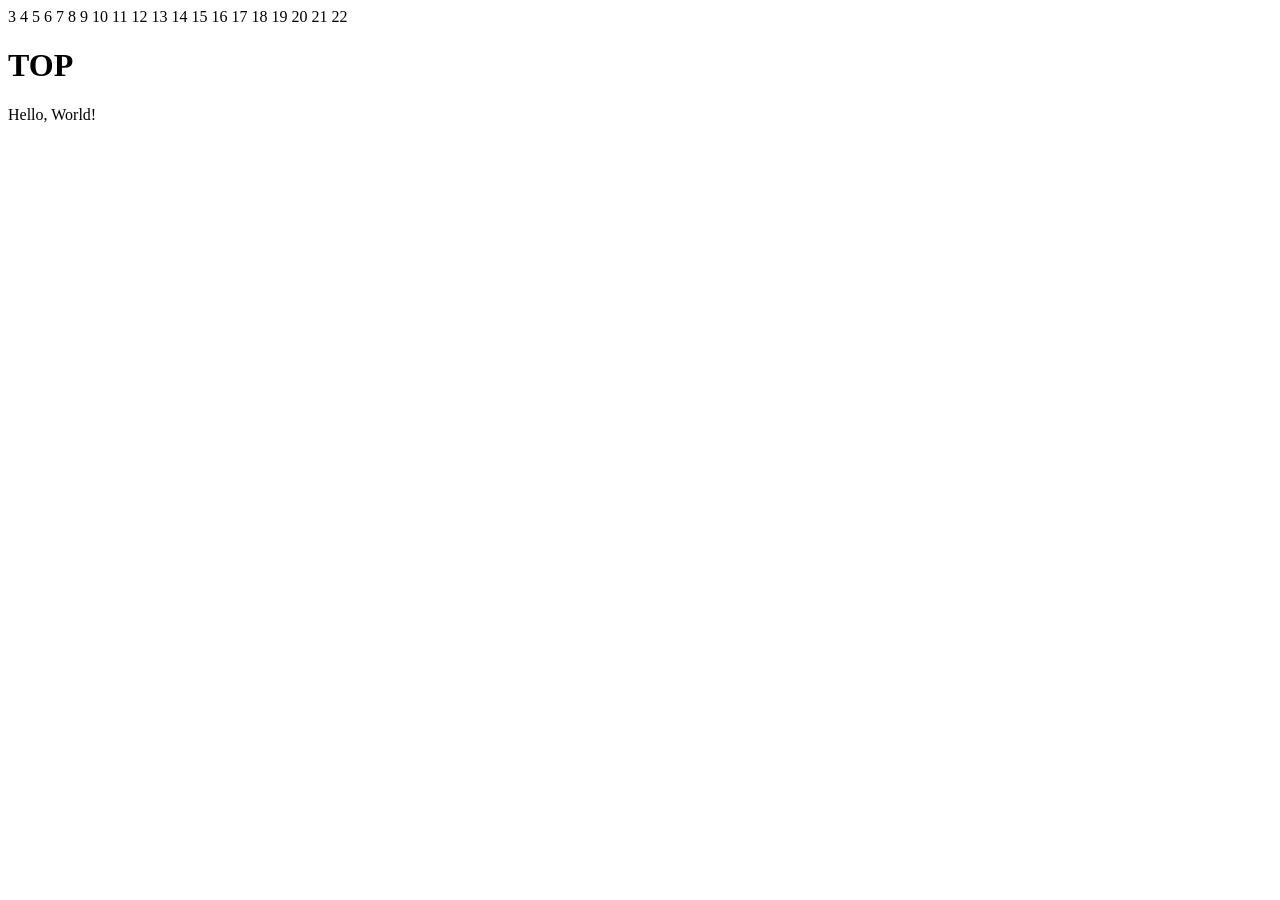
==== index.html @ dac9de92 "make index.html" ====
3
4
5
6
7
8
9
10
11
12
13
14
15
16
17
18
19
20
21
22
<!DOCTYPE html>
<html>
<head>
<meta http-equiv="X-UA-Compatible" content="IE=edge">
<title>ryo415</title>
<meta charset="utf-8">
<meta name="description" content="">
<meta name="author" content="">
<meta name="viewport" content="width=device-width, initial-scale=1">
<link rel="stylesheet" href="">
<link rel="shortcut icon" href="">
</head>
<body>
<h1>TOP</h1>
<p>Hello, World!</p>
</body>
</html>
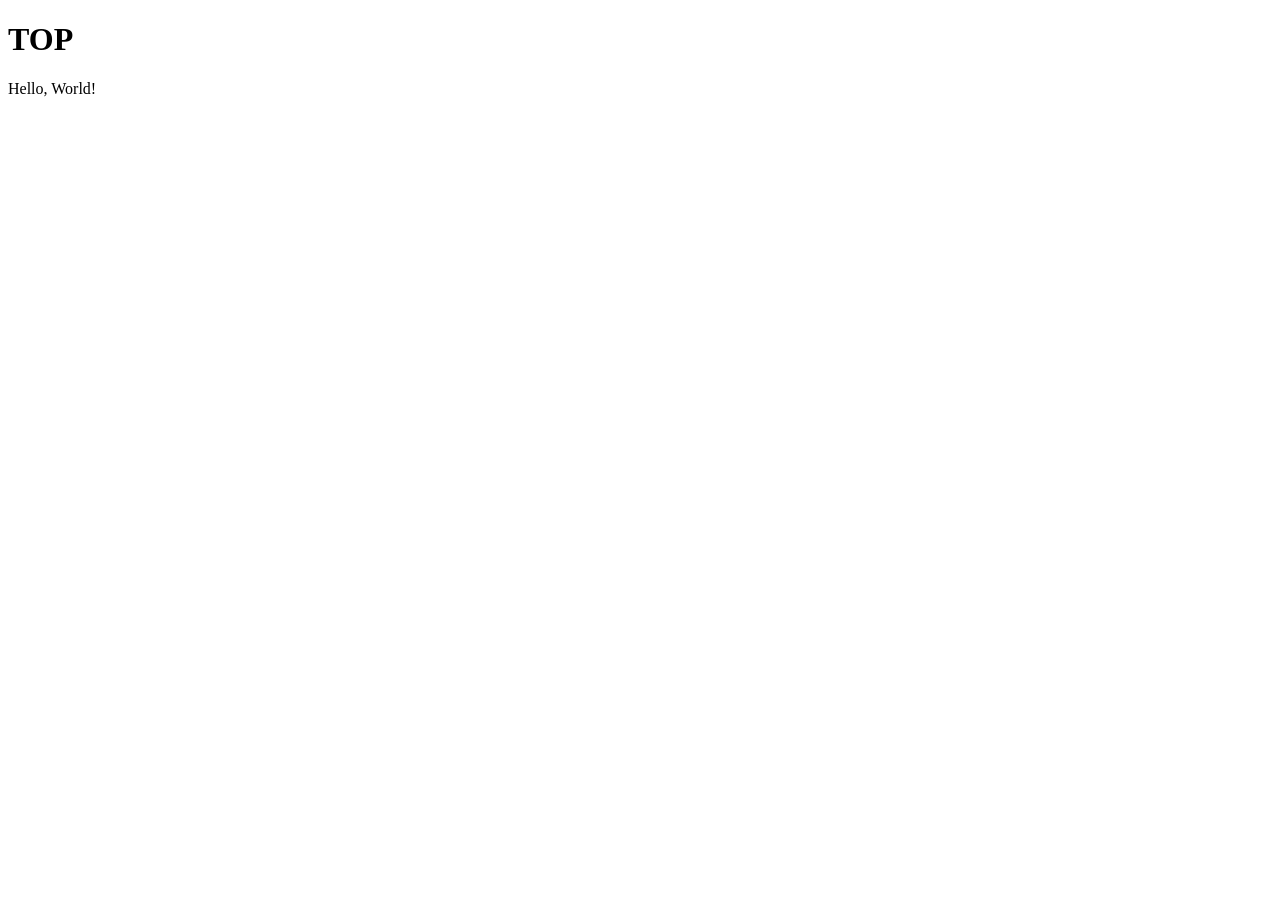
==== commit 9f7fc1ae: "bug fix" ====
--- a/index.html
+++ b/index.html
@@ -1,24 +1,3 @@
-
-3
-4
-5
-6
-7
-8
-9
-10
-11
-12
-13
-14
-15
-16
-17
-18
-19
-20
-21
-22
 <!DOCTYPE html>
 <html>
 <head>
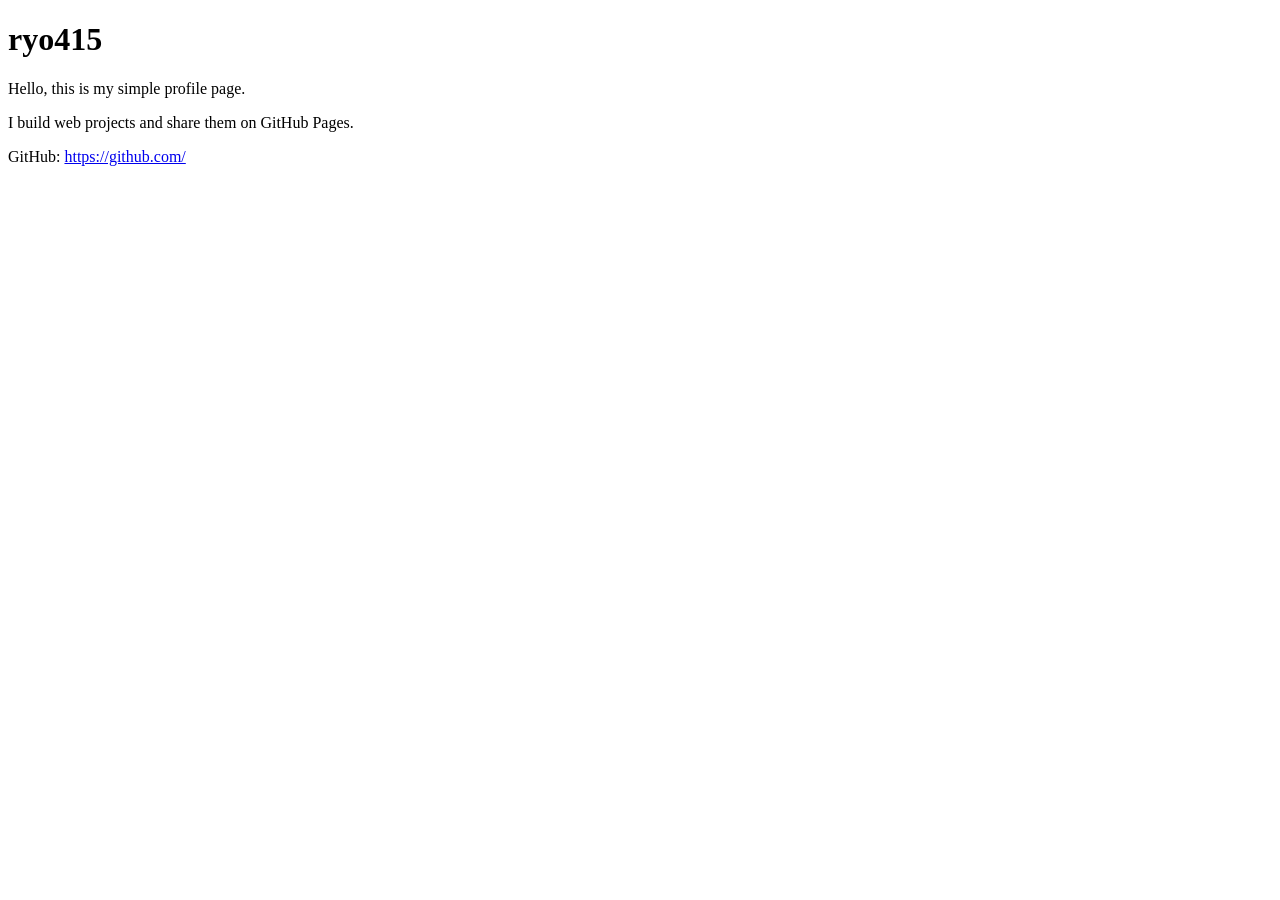
==== commit 6e5e3f56: "Update index.html" ====
--- a/index.html
+++ b/index.html
@@ -1,17 +1,19 @@
 <!DOCTYPE html>
-<html>
+<html lang="en">
 <head>
-<meta http-equiv="X-UA-Compatible" content="IE=edge">
+<meta charset="utf-8">
+<meta name="viewport" content="width=device-width, initial-scale=1">
 <title>ryo415</title>
-<meta charset="utf-8">
-<meta name="description" content="">
-<meta name="author" content="">
-<meta name="viewport" content="width=device-width, initial-scale=1">
-<link rel="stylesheet" href="">
-<link rel="shortcut icon" href="">
+<meta name="description" content="Simple profile page">
+<meta name="author" content="ryo415">
 </head>
 <body>
-<h1>TOP</h1>
-<p>Hello, World!</p>
+  <h1>ryo415</h1>
+  <p>Hello, this is my simple profile page.</p>
+  <p>I build web projects and share them on GitHub Pages.</p>
+  <p>
+    GitHub:
+    <a href="https://github.com/" target="_blank" rel="noopener noreferrer">https://github.com/</a>
+  </p>
 </body>
 </html>
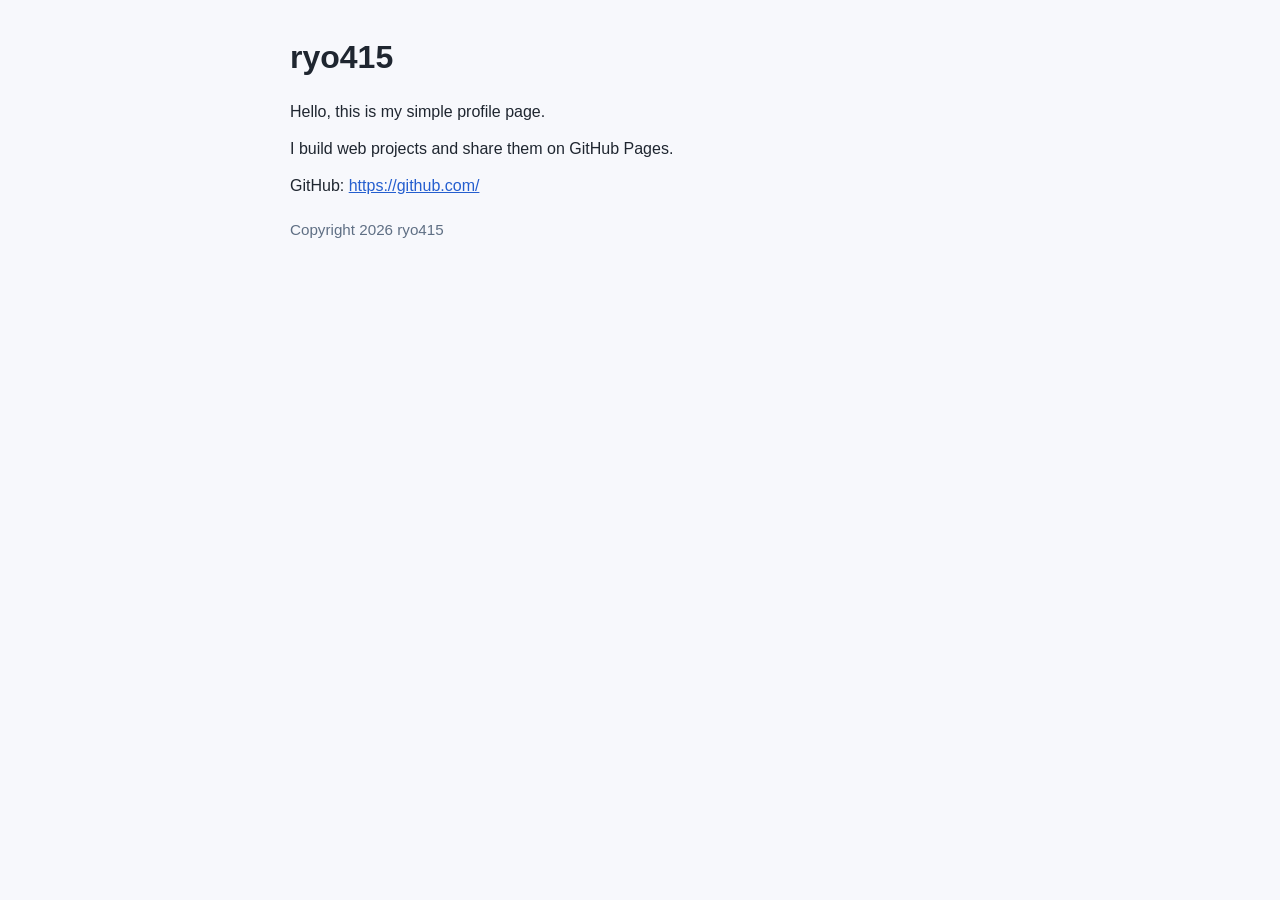
==== commit 20e2c074: "Refactor pages" ====
--- a/index.html
+++ b/index.html
@@ -6,14 +6,19 @@
 <title>ryo415</title>
 <meta name="description" content="Simple profile page">
 <meta name="author" content="ryo415">
+<link rel="stylesheet" href="style.css">
 </head>
 <body>
-  <h1>ryo415</h1>
-  <p>Hello, this is my simple profile page.</p>
-  <p>I build web projects and share them on GitHub Pages.</p>
-  <p>
-    GitHub:
-    <a href="https://github.com/" target="_blank" rel="noopener noreferrer">https://github.com/</a>
-  </p>
+  <main class="container">
+    <h1>ryo415</h1>
+    <p>Hello, this is my simple profile page.</p>
+    <p>I build web projects and share them on GitHub Pages.</p>
+    <p>
+      GitHub:
+      <a href="https://github.com/" target="_blank" rel="noopener noreferrer">https://github.com/</a>
+    </p>
+    <p class="muted">Copyright <span id="year"></span> ryo415</p>
+  </main>
+  <script src="script.js"></script>
 </body>
 </html>
--- a/style.css
+++ b/style.css
@@ -0,0 +1,47 @@
+:root {
+  --bg: #f7f8fc;
+  --text: #1f2630;
+  --muted: #5f6f84;
+  --link: #245ecf;
+}
+
+* {
+  box-sizing: border-box;
+}
+
+body {
+  margin: 0;
+  padding: 2rem 1rem;
+  font-family: "Trebuchet MS", "Segoe UI", sans-serif;
+  line-height: 1.6;
+  color: var(--text);
+  background: var(--bg);
+}
+
+.container {
+  max-width: 700px;
+  margin: 0 auto;
+}
+
+h1 {
+  margin: 0 0 1rem;
+  font-size: 2rem;
+}
+
+p {
+  margin: 0.7rem 0;
+}
+
+a {
+  color: var(--link);
+}
+
+a:hover {
+  text-decoration: none;
+}
+
+.muted {
+  margin-top: 1.25rem;
+  color: var(--muted);
+  font-size: 0.95rem;
+}
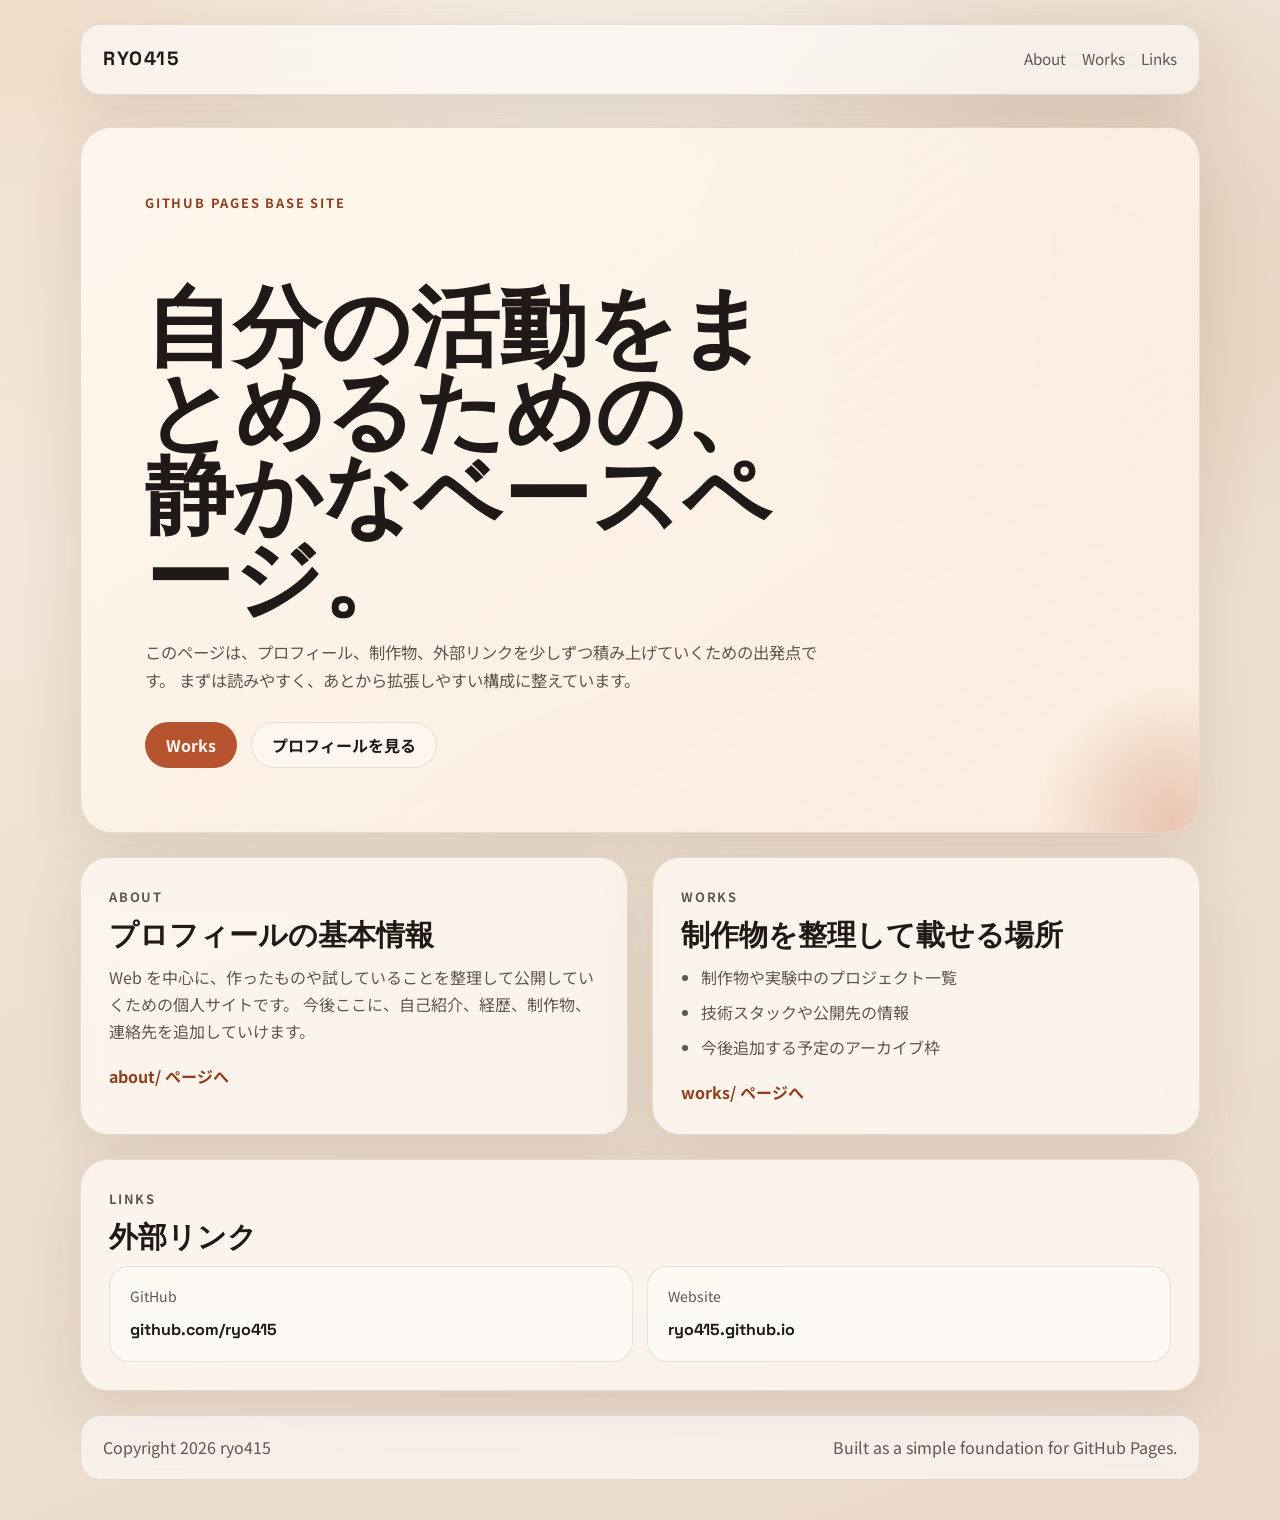
==== commit 48dc2ed2: "Update" ====
--- a/index.html
+++ b/index.html
@@ -1,24 +1,91 @@
 <!DOCTYPE html>
-<html lang="en">
+<html lang="ja">
 <head>
-<meta charset="utf-8">
-<meta name="viewport" content="width=device-width, initial-scale=1">
-<title>ryo415</title>
-<meta name="description" content="Simple profile page">
-<meta name="author" content="ryo415">
-<link rel="stylesheet" href="style.css">
+  <meta charset="utf-8">
+  <meta name="viewport" content="width=device-width, initial-scale=1">
+  <title>ryo415 | Portfolio</title>
+  <meta name="description" content="ryo415 の GitHub Pages 用ポートフォリオサイト">
+  <meta name="author" content="ryo415">
+  <meta name="theme-color" content="#efe2d2">
+  <link rel="preconnect" href="https://fonts.googleapis.com">
+  <link rel="preconnect" href="https://fonts.gstatic.com" crossorigin>
+  <link href="https://fonts.googleapis.com/css2?family=Space+Grotesk:wght@400;500;700&family=Noto+Sans+JP:wght@400;500;700&display=swap" rel="stylesheet">
+  <link rel="stylesheet" href="assets/css/style.css">
 </head>
 <body>
-  <main class="container">
-    <h1>ryo415</h1>
-    <p>Hello, this is my simple profile page.</p>
-    <p>I build web projects and share them on GitHub Pages.</p>
-    <p>
-      GitHub:
-      <a href="https://github.com/" target="_blank" rel="noopener noreferrer">https://github.com/</a>
-    </p>
-    <p class="muted">Copyright <span id="year"></span> ryo415</p>
-  </main>
-  <script src="script.js"></script>
+  <div class="page-shell">
+    <header class="site-header">
+      <a class="brand" href="#top">ryo415</a>
+      <nav class="site-nav" aria-label="Primary">
+        <a href="about/">About</a>
+        <a href="works/">Works</a>
+        <a href="#links">Links</a>
+      </nav>
+    </header>
+
+    <main id="top">
+      <section class="hero">
+        <p class="eyebrow">GitHub Pages Base Site</p>
+        <h1>自分の活動をまとめるための、静かなベースページ。</h1>
+        <p class="hero-copy">
+          このページは、プロフィール、制作物、外部リンクを少しずつ積み上げていくための出発点です。
+          まずは読みやすく、あとから拡張しやすい構成に整えています。
+        </p>
+        <div class="hero-actions">
+          <a class="button primary" href="works/">Works</a>
+          <a class="button secondary" href="about/">プロフィールを見る</a>
+        </div>
+      </section>
+
+      <section class="content-grid">
+        <article class="panel intro-panel" id="about">
+          <p class="section-label">About</p>
+          <h2>プロフィールの基本情報</h2>
+          <p>
+            Web を中心に、作ったものや試していることを整理して公開していくための個人サイトです。
+            今後ここに、自己紹介、経歴、制作物、連絡先を追加していけます。
+          </p>
+          <p class="panel-link">
+            <a href="about/">about/ ページへ</a>
+          </p>
+        </article>
+
+        <article class="panel" id="focus">
+          <p class="section-label">Works</p>
+          <h2>制作物を整理して載せる場所</h2>
+          <ul class="feature-list">
+            <li>制作物や実験中のプロジェクト一覧</li>
+            <li>技術スタックや公開先の情報</li>
+            <li>今後追加する予定のアーカイブ枠</li>
+          </ul>
+          <p class="panel-link">
+            <a href="works/">works/ ページへ</a>
+          </p>
+        </article>
+
+        <article class="panel wide-panel" id="links">
+          <p class="section-label">Links</p>
+          <h2>外部リンク</h2>
+          <div class="link-list">
+            <a href="https://github.com/ryo415" target="_blank" rel="noopener noreferrer">
+              <span>GitHub</span>
+              <strong>github.com/ryo415</strong>
+            </a>
+            <a href="https://ryo415.github.io" target="_blank" rel="noopener noreferrer">
+              <span>Website</span>
+              <strong>ryo415.github.io</strong>
+            </a>
+          </div>
+        </article>
+      </section>
+    </main>
+
+    <footer class="site-footer">
+      <p>Copyright <span id="year"></span> ryo415</p>
+      <p>Built as a simple foundation for GitHub Pages.</p>
+    </footer>
+  </div>
+
+  <script src="assets/js/main.js"></script>
 </body>
 </html>
--- a/assets/css/style.css
+++ b/assets/css/style.css
@@ -0,0 +1,303 @@
+:root {
+  --bg: #f4ede4;
+  --bg-soft: rgba(255, 255, 255, 0.58);
+  --surface: rgba(255, 250, 244, 0.78);
+  --surface-strong: rgba(255, 247, 238, 0.94);
+  --line: rgba(68, 44, 24, 0.12);
+  --text: #1f1a17;
+  --muted: #61564d;
+  --accent: #b6542f;
+  --accent-strong: #8f3f1d;
+  --shadow: 0 20px 60px rgba(92, 61, 34, 0.12);
+}
+
+* {
+  box-sizing: border-box;
+}
+
+html {
+  scroll-behavior: smooth;
+}
+
+body {
+  margin: 0;
+  min-height: 100vh;
+  font-family: "Noto Sans JP", sans-serif;
+  line-height: 1.7;
+  color: var(--text);
+  background:
+    radial-gradient(circle at top left, rgba(216, 145, 76, 0.18), transparent 28%),
+    radial-gradient(circle at 85% 15%, rgba(165, 92, 58, 0.18), transparent 24%),
+    linear-gradient(160deg, #f6efe7 0%, #efe2d2 42%, #ead9cb 100%);
+}
+
+a {
+  color: inherit;
+  text-decoration: none;
+}
+
+p,
+ul {
+  margin: 0;
+}
+
+.page-shell {
+  width: min(1120px, calc(100% - 32px));
+  margin: 0 auto;
+  padding: 24px 0 40px;
+}
+
+.site-header,
+.site-footer,
+.panel,
+.hero {
+  backdrop-filter: blur(14px);
+  -webkit-backdrop-filter: blur(14px);
+}
+
+.site-header {
+  display: flex;
+  justify-content: space-between;
+  align-items: center;
+  gap: 16px;
+  margin-bottom: 32px;
+  padding: 18px 22px;
+  border: 1px solid var(--line);
+  border-radius: 20px;
+  background: var(--bg-soft);
+  box-shadow: var(--shadow);
+}
+
+.brand,
+.hero h1,
+.panel h2 {
+  font-family: "Space Grotesk", sans-serif;
+}
+
+.brand {
+  font-size: 1.2rem;
+  font-weight: 700;
+  letter-spacing: 0.08em;
+  text-transform: uppercase;
+}
+
+.site-nav {
+  display: flex;
+  flex-wrap: wrap;
+  gap: 16px;
+}
+
+.site-nav a {
+  color: var(--muted);
+  font-size: 0.95rem;
+}
+
+.hero {
+  position: relative;
+  overflow: hidden;
+  margin-bottom: 24px;
+  padding: clamp(32px, 6vw, 64px);
+  border: 1px solid var(--line);
+  border-radius: 32px;
+  background: linear-gradient(145deg, var(--surface-strong), rgba(255, 241, 228, 0.72));
+  box-shadow: var(--shadow);
+}
+
+.subpage-hero h1 {
+  max-width: 14ch;
+  font-size: clamp(2.4rem, 6vw, 4.5rem);
+}
+
+.hero::after {
+  content: "";
+  position: absolute;
+  inset: auto -10% -18% auto;
+  width: 280px;
+  aspect-ratio: 1;
+  border-radius: 50%;
+  background: radial-gradient(circle, rgba(182, 84, 47, 0.26), transparent 68%);
+  pointer-events: none;
+}
+
+.eyebrow,
+.section-label {
+  margin-bottom: 12px;
+  color: var(--accent-strong);
+  font-size: 0.8rem;
+  font-weight: 700;
+  letter-spacing: 0.14em;
+  text-transform: uppercase;
+}
+
+.hero h1 {
+  max-width: 12ch;
+  margin-bottom: 18px;
+  font-size: clamp(2.7rem, 7vw, 5.5rem);
+  line-height: 0.95;
+}
+
+.hero-copy {
+  max-width: 680px;
+  color: var(--muted);
+  font-size: 1.02rem;
+}
+
+.hero-actions {
+  display: flex;
+  flex-wrap: wrap;
+  gap: 14px;
+  margin-top: 28px;
+}
+
+.button {
+  display: inline-flex;
+  align-items: center;
+  justify-content: center;
+  min-height: 46px;
+  padding: 0 20px;
+  border-radius: 999px;
+  border: 1px solid transparent;
+  font-weight: 700;
+  transition: transform 180ms ease, background-color 180ms ease, border-color 180ms ease;
+}
+
+.button:hover,
+.button:focus-visible {
+  transform: translateY(-1px);
+}
+
+.button.primary {
+  background: var(--accent);
+  color: #fff8f3;
+}
+
+.button.secondary {
+  border-color: var(--line);
+  background: rgba(255, 255, 255, 0.42);
+}
+
+.content-grid {
+  display: grid;
+  grid-template-columns: repeat(2, minmax(0, 1fr));
+  gap: 24px;
+}
+
+.panel {
+  padding: 28px;
+  border: 1px solid var(--line);
+  border-radius: 28px;
+  background: var(--surface);
+  box-shadow: var(--shadow);
+}
+
+.panel h2 {
+  margin: 0 0 12px;
+  font-size: 1.8rem;
+  line-height: 1.1;
+}
+
+.panel p,
+.feature-list {
+  color: var(--muted);
+}
+
+.panel-link {
+  margin-top: 18px;
+}
+
+.panel-link a {
+  color: var(--accent-strong);
+  font-weight: 700;
+}
+
+.wide-panel {
+  grid-column: 1 / -1;
+}
+
+.feature-list {
+  padding-left: 20px;
+}
+
+.feature-list li + li {
+  margin-top: 8px;
+}
+
+.link-list {
+  display: grid;
+  grid-template-columns: repeat(auto-fit, minmax(220px, 1fr));
+  gap: 14px;
+}
+
+.link-list a {
+  padding: 18px 20px;
+  border: 1px solid var(--line);
+  border-radius: 20px;
+  background: rgba(255, 255, 255, 0.45);
+  transition: transform 180ms ease, border-color 180ms ease;
+}
+
+.link-list a:hover,
+.link-list a:focus-visible {
+  transform: translateY(-2px);
+  border-color: rgba(182, 84, 47, 0.35);
+}
+
+.link-list span {
+  display: block;
+  margin-bottom: 6px;
+  color: var(--muted);
+  font-size: 0.88rem;
+}
+
+.link-list strong {
+  font-family: "Space Grotesk", sans-serif;
+  font-size: 1rem;
+}
+
+.site-footer {
+  display: flex;
+  justify-content: space-between;
+  gap: 16px;
+  margin-top: 24px;
+  padding: 18px 22px;
+  border: 1px solid var(--line);
+  border-radius: 20px;
+  background: var(--bg-soft);
+  color: var(--muted);
+}
+
+.site-nav a[aria-current="page"] {
+  color: var(--text);
+  font-weight: 700;
+}
+
+@media (max-width: 800px) {
+  .site-header,
+  .site-footer {
+    flex-direction: column;
+    align-items: flex-start;
+  }
+
+  .content-grid {
+    grid-template-columns: 1fr;
+  }
+}
+
+@media (max-width: 560px) {
+  .page-shell {
+    width: min(100% - 20px, 1120px);
+    padding-top: 12px;
+  }
+
+  .site-header,
+  .hero,
+  .panel,
+  .site-footer {
+    border-radius: 22px;
+  }
+
+  .hero h1 {
+    max-width: none;
+    font-size: clamp(2.4rem, 15vw, 3.6rem);
+  }
+}
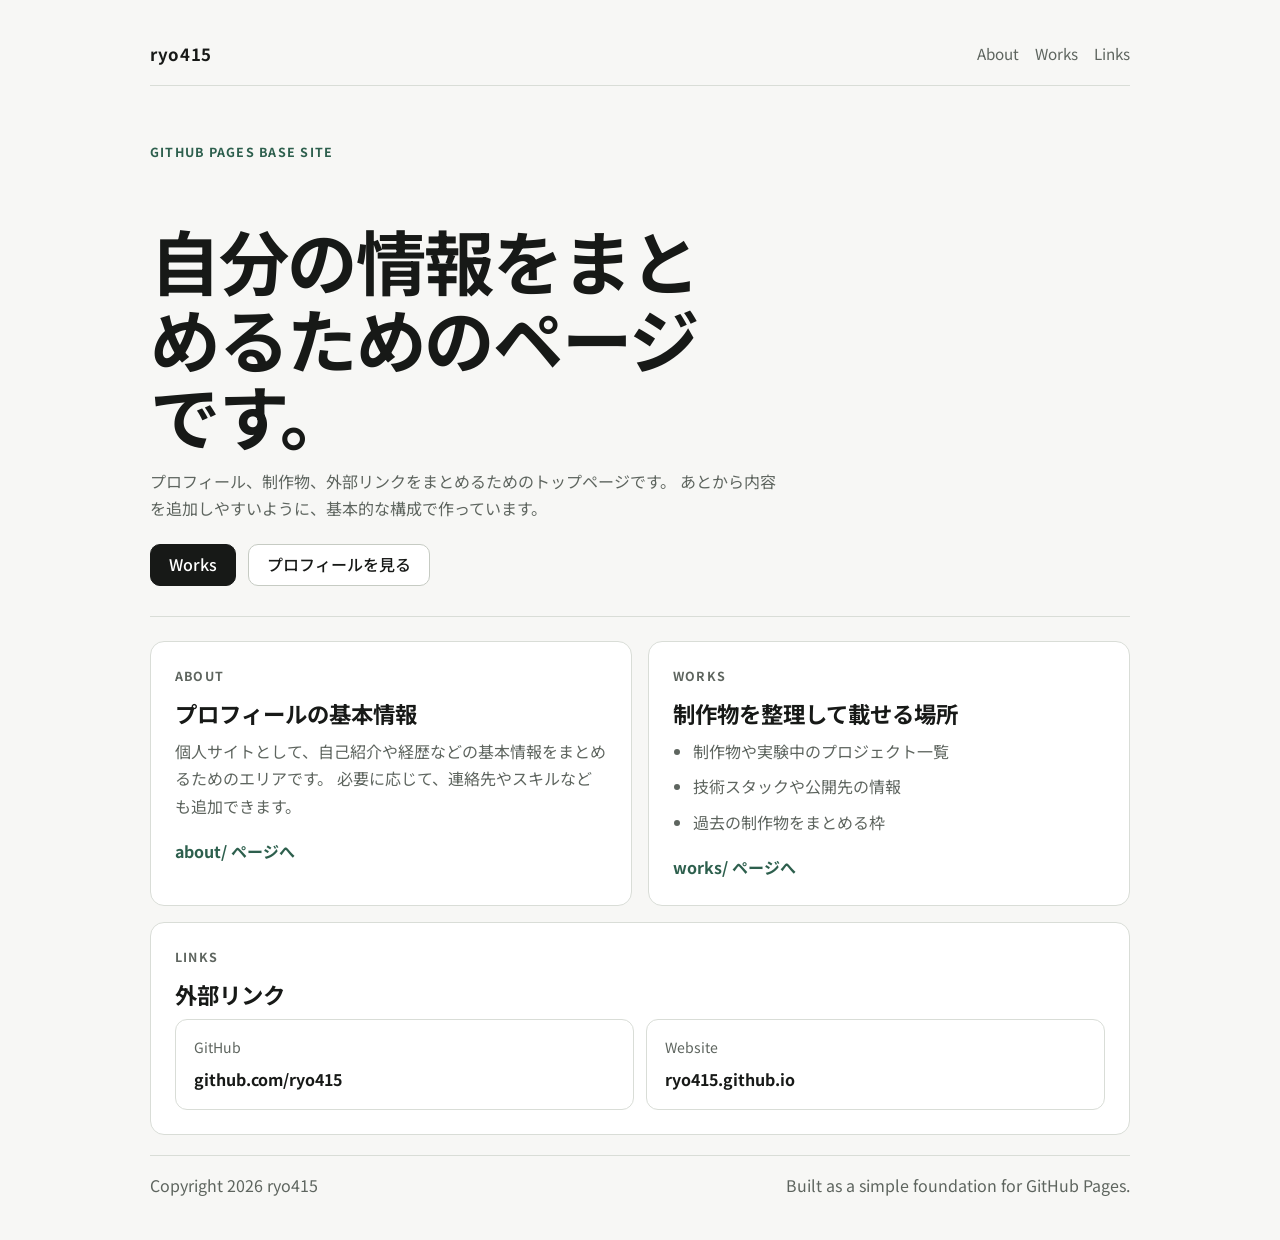
==== commit 65785ee3: "Update" ====
--- a/index.html
+++ b/index.html
@@ -6,10 +6,10 @@
   <title>ryo415 | Portfolio</title>
   <meta name="description" content="ryo415 の GitHub Pages 用ポートフォリオサイト">
   <meta name="author" content="ryo415">
-  <meta name="theme-color" content="#efe2d2">
+  <meta name="theme-color" content="#f7f7f5">
   <link rel="preconnect" href="https://fonts.googleapis.com">
   <link rel="preconnect" href="https://fonts.gstatic.com" crossorigin>
-  <link href="https://fonts.googleapis.com/css2?family=Space+Grotesk:wght@400;500;700&family=Noto+Sans+JP:wght@400;500;700&display=swap" rel="stylesheet">
+  <link href="https://fonts.googleapis.com/css2?family=Noto+Sans+JP:wght@400;500;700&display=swap" rel="stylesheet">
   <link rel="stylesheet" href="assets/css/style.css">
 </head>
 <body>
@@ -26,10 +26,10 @@
     <main id="top">
       <section class="hero">
         <p class="eyebrow">GitHub Pages Base Site</p>
-        <h1>自分の活動をまとめるための、静かなベースページ。</h1>
+        <h1>自分の情報をまとめるためのページです。</h1>
         <p class="hero-copy">
-          このページは、プロフィール、制作物、外部リンクを少しずつ積み上げていくための出発点です。
-          まずは読みやすく、あとから拡張しやすい構成に整えています。
+          プロフィール、制作物、外部リンクをまとめるためのトップページです。
+          あとから内容を追加しやすいように、基本的な構成で作っています。
         </p>
         <div class="hero-actions">
           <a class="button primary" href="works/">Works</a>
@@ -42,8 +42,8 @@
           <p class="section-label">About</p>
           <h2>プロフィールの基本情報</h2>
           <p>
-            Web を中心に、作ったものや試していることを整理して公開していくための個人サイトです。
-            今後ここに、自己紹介、経歴、制作物、連絡先を追加していけます。
+            個人サイトとして、自己紹介や経歴などの基本情報をまとめるためのエリアです。
+            必要に応じて、連絡先やスキルなども追加できます。
           </p>
           <p class="panel-link">
             <a href="about/">about/ ページへ</a>
@@ -56,7 +56,7 @@
           <ul class="feature-list">
             <li>制作物や実験中のプロジェクト一覧</li>
             <li>技術スタックや公開先の情報</li>
-            <li>今後追加する予定のアーカイブ枠</li>
+            <li>過去の制作物をまとめる枠</li>
           </ul>
           <p class="panel-link">
             <a href="works/">works/ ページへ</a>
--- a/assets/css/style.css
+++ b/assets/css/style.css
@@ -1,14 +1,12 @@
 :root {
-  --bg: #f4ede4;
-  --bg-soft: rgba(255, 255, 255, 0.58);
-  --surface: rgba(255, 250, 244, 0.78);
-  --surface-strong: rgba(255, 247, 238, 0.94);
-  --line: rgba(68, 44, 24, 0.12);
-  --text: #1f1a17;
-  --muted: #61564d;
-  --accent: #b6542f;
-  --accent-strong: #8f3f1d;
-  --shadow: 0 20px 60px rgba(92, 61, 34, 0.12);
+  --bg: #f7f7f5;
+  --surface: #ffffff;
+  --line: #d9ddd7;
+  --line-strong: #c6cbc3;
+  --text: #171917;
+  --muted: #5e655f;
+  --accent: #2d5f4d;
+  --accent-soft: #eef4f1;
 }
 
 * {
@@ -25,10 +23,7 @@
   font-family: "Noto Sans JP", sans-serif;
   line-height: 1.7;
   color: var(--text);
-  background:
-    radial-gradient(circle at top left, rgba(216, 145, 76, 0.18), transparent 28%),
-    radial-gradient(circle at 85% 15%, rgba(165, 92, 58, 0.18), transparent 24%),
-    linear-gradient(160deg, #f6efe7 0%, #efe2d2 42%, #ead9cb 100%);
+  background: var(--bg);
 }
 
 a {
@@ -42,43 +37,32 @@
 }
 
 .page-shell {
-  width: min(1120px, calc(100% - 32px));
+  width: min(980px, calc(100% - 32px));
   margin: 0 auto;
   padding: 24px 0 40px;
 }
 
-.site-header,
-.site-footer,
-.panel,
-.hero {
-  backdrop-filter: blur(14px);
-  -webkit-backdrop-filter: blur(14px);
-}
-
 .site-header {
   display: flex;
   justify-content: space-between;
   align-items: center;
   gap: 16px;
-  margin-bottom: 32px;
-  padding: 18px 22px;
-  border: 1px solid var(--line);
-  border-radius: 20px;
-  background: var(--bg-soft);
-  box-shadow: var(--shadow);
+  margin-bottom: 20px;
+  padding: 16px 0;
+  border: 1px solid var(--line);
+  border-width: 0 0 1px;
 }
 
 .brand,
 .hero h1,
 .panel h2 {
-  font-family: "Space Grotesk", sans-serif;
+  font-family: "Noto Sans JP", sans-serif;
 }
 
 .brand {
-  font-size: 1.2rem;
-  font-weight: 700;
-  letter-spacing: 0.08em;
-  text-transform: uppercase;
+  font-size: 1.05rem;
+  font-weight: 700;
+  letter-spacing: 0.04em;
 }
 
 .site-nav {
@@ -93,107 +77,94 @@
 }
 
 .hero {
-  position: relative;
-  overflow: hidden;
   margin-bottom: 24px;
-  padding: clamp(32px, 6vw, 64px);
-  border: 1px solid var(--line);
-  border-radius: 32px;
-  background: linear-gradient(145deg, var(--surface-strong), rgba(255, 241, 228, 0.72));
-  box-shadow: var(--shadow);
+  padding: 36px 0 30px;
+  border: 1px solid var(--line);
+  border-width: 0 0 1px;
+  background: transparent;
 }
 
 .subpage-hero h1 {
   max-width: 14ch;
-  font-size: clamp(2.4rem, 6vw, 4.5rem);
-}
-
-.hero::after {
-  content: "";
-  position: absolute;
-  inset: auto -10% -18% auto;
-  width: 280px;
-  aspect-ratio: 1;
-  border-radius: 50%;
-  background: radial-gradient(circle, rgba(182, 84, 47, 0.26), transparent 68%);
-  pointer-events: none;
+  font-size: clamp(2.1rem, 6vw, 3.6rem);
 }
 
 .eyebrow,
 .section-label {
   margin-bottom: 12px;
-  color: var(--accent-strong);
-  font-size: 0.8rem;
-  font-weight: 700;
-  letter-spacing: 0.14em;
+  color: var(--accent);
+  font-size: 0.78rem;
+  font-weight: 700;
+  letter-spacing: 0.1em;
   text-transform: uppercase;
 }
 
 .hero h1 {
-  max-width: 12ch;
-  margin-bottom: 18px;
-  font-size: clamp(2.7rem, 7vw, 5.5rem);
-  line-height: 0.95;
+  max-width: 14ch;
+  margin-bottom: 14px;
+  font-size: clamp(2.4rem, 7vw, 4.4rem);
+  line-height: 1.1;
+  letter-spacing: -0.02em;
 }
 
 .hero-copy {
-  max-width: 680px;
-  color: var(--muted);
-  font-size: 1.02rem;
+  max-width: 640px;
+  color: var(--muted);
+  font-size: 1rem;
 }
 
 .hero-actions {
   display: flex;
   flex-wrap: wrap;
-  gap: 14px;
-  margin-top: 28px;
+  gap: 12px;
+  margin-top: 22px;
 }
 
 .button {
   display: inline-flex;
   align-items: center;
   justify-content: center;
-  min-height: 46px;
-  padding: 0 20px;
-  border-radius: 999px;
-  border: 1px solid transparent;
-  font-weight: 700;
-  transition: transform 180ms ease, background-color 180ms ease, border-color 180ms ease;
+  min-height: 42px;
+  padding: 0 18px;
+  border: 1px solid var(--line-strong);
+  border-radius: 10px;
+  font-weight: 500;
+  transition: background-color 180ms ease, border-color 180ms ease, color 180ms ease;
 }
 
 .button:hover,
 .button:focus-visible {
-  transform: translateY(-1px);
+  background: var(--accent-soft);
+  border-color: var(--accent);
 }
 
 .button.primary {
-  background: var(--accent);
-  color: #fff8f3;
+  background: var(--text);
+  border-color: var(--text);
+  color: #ffffff;
 }
 
 .button.secondary {
-  border-color: var(--line);
-  background: rgba(255, 255, 255, 0.42);
+  background: var(--surface);
 }
 
 .content-grid {
   display: grid;
   grid-template-columns: repeat(2, minmax(0, 1fr));
-  gap: 24px;
+  gap: 16px;
 }
 
 .panel {
-  padding: 28px;
-  border: 1px solid var(--line);
-  border-radius: 28px;
+  padding: 24px;
+  border: 1px solid var(--line);
+  border-radius: 14px;
   background: var(--surface);
-  box-shadow: var(--shadow);
 }
 
 .panel h2 {
-  margin: 0 0 12px;
-  font-size: 1.8rem;
-  line-height: 1.1;
+  margin: 0 0 10px;
+  font-size: 1.4rem;
+  line-height: 1.3;
 }
 
 .panel p,
@@ -206,7 +177,7 @@
 }
 
 .panel-link a {
-  color: var(--accent-strong);
+  color: var(--accent);
   font-weight: 700;
 }
 
@@ -225,21 +196,21 @@
 .link-list {
   display: grid;
   grid-template-columns: repeat(auto-fit, minmax(220px, 1fr));
-  gap: 14px;
+  gap: 12px;
 }
 
 .link-list a {
-  padding: 18px 20px;
-  border: 1px solid var(--line);
-  border-radius: 20px;
-  background: rgba(255, 255, 255, 0.45);
-  transition: transform 180ms ease, border-color 180ms ease;
+  padding: 16px 18px;
+  border: 1px solid var(--line);
+  border-radius: 12px;
+  background: var(--surface);
+  transition: background-color 180ms ease, border-color 180ms ease;
 }
 
 .link-list a:hover,
 .link-list a:focus-visible {
-  transform: translateY(-2px);
-  border-color: rgba(182, 84, 47, 0.35);
+  background: var(--accent-soft);
+  border-color: var(--accent);
 }
 
 .link-list span {
@@ -250,7 +221,6 @@
 }
 
 .link-list strong {
-  font-family: "Space Grotesk", sans-serif;
   font-size: 1rem;
 }
 
@@ -258,11 +228,10 @@
   display: flex;
   justify-content: space-between;
   gap: 16px;
-  margin-top: 24px;
-  padding: 18px 22px;
-  border: 1px solid var(--line);
-  border-radius: 20px;
-  background: var(--bg-soft);
+  margin-top: 20px;
+  padding: 16px 0 0;
+  border: 1px solid var(--line);
+  border-width: 1px 0 0;
   color: var(--muted);
 }
 
@@ -285,19 +254,12 @@
 
 @media (max-width: 560px) {
   .page-shell {
-    width: min(100% - 20px, 1120px);
+    width: min(100% - 20px, 980px);
     padding-top: 12px;
-  }
-
-  .site-header,
-  .hero,
-  .panel,
-  .site-footer {
-    border-radius: 22px;
   }
 
   .hero h1 {
     max-width: none;
-    font-size: clamp(2.4rem, 15vw, 3.6rem);
-  }
-}
+    font-size: clamp(2rem, 12vw, 3rem);
+  }
+}
